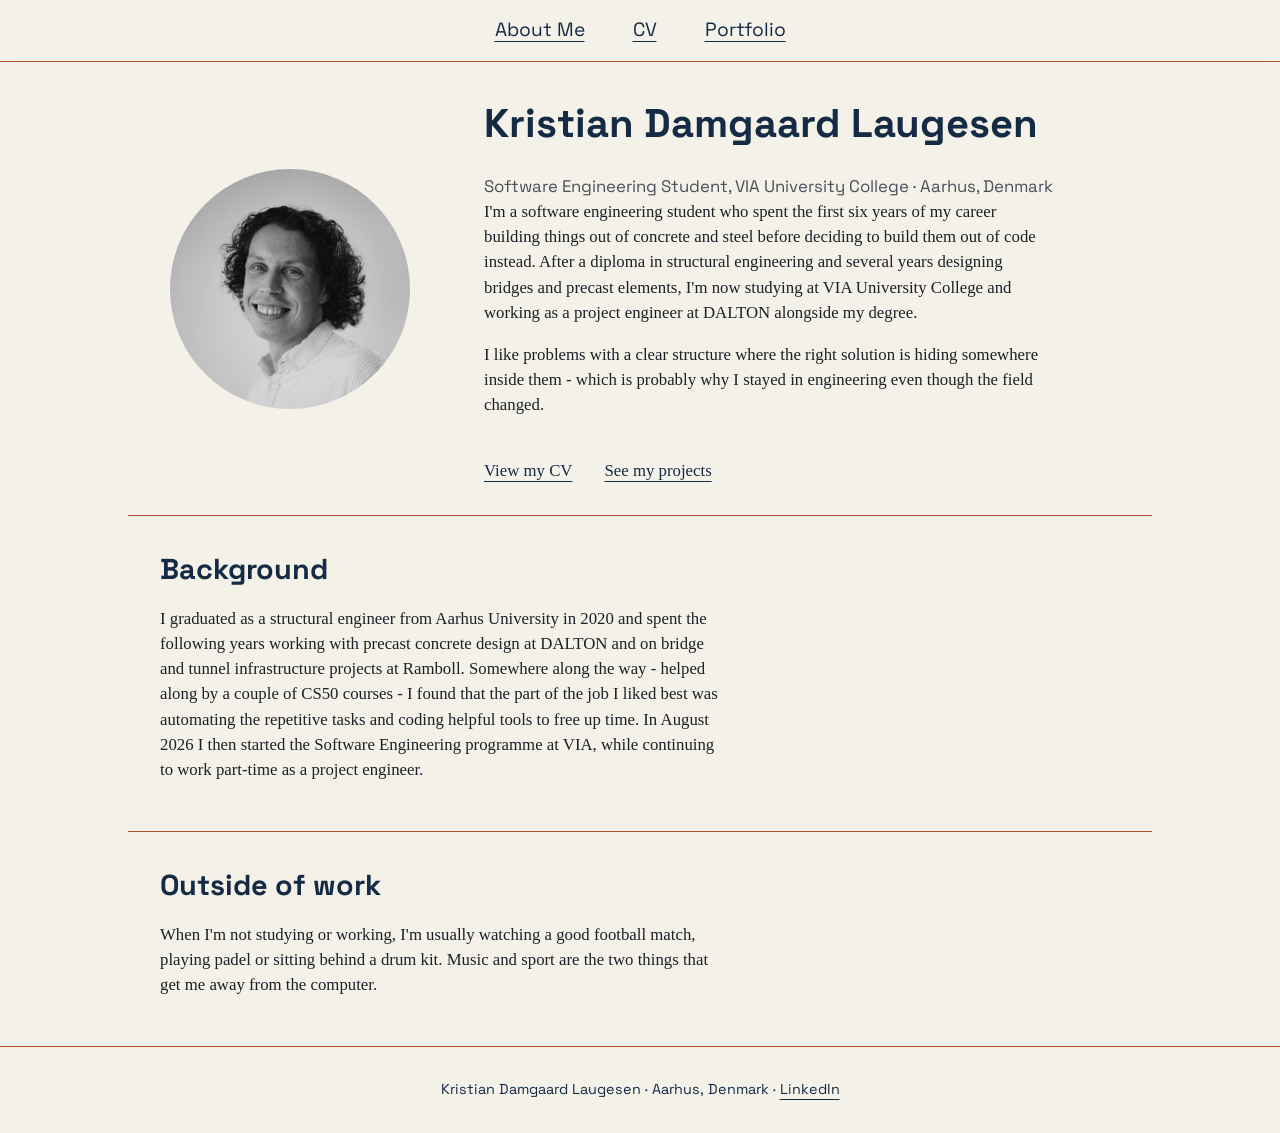
==== index.html @ e9e50fbd "initial commit" ====
<!doctype html>
<html>
  <head>
    <meta name="viewport" content="width=device-width, initial-scale=1" />
    <title>Kristian Damgaard Laugesen — About me</title>
    <link rel="stylesheet" href="style.css" />
  </head>
  <body>
    <header class="header">
      <nav class="nav">
        <ul class="nav-list">
          <li class="nav-a"><a href="index.html">About Me</a></li>
          <li class="nav-a"><a href="cv.html">CV</a></li>
          <li class="nav-a"><a href="portfolio.html">Portfolio</a></li>
        </ul>
      </nav>
    </header>

    <main>
      <section class="hero">
        <img
          class="hero-img"
          src="images/portrait.jpg"
          alt="Portrait of Kristian Damgaard Laugesen"
        />
        <div>
          <h1>Kristian Damgaard Laugesen</h1>
          <p class="hero-role">
            Software Engineering Student, VIA University College · Aarhus,
            Denmark
          </p>
          <p>
            I'm a software engineering student who spent the first six years of
            my career building things out of concrete and steel before deciding
            to build them out of code instead. After a diploma in structural
            engineering and several years designing bridges and precast
            elements, I'm now studying at VIA University College and working as
            a project engineer at DALTON alongside my degree.
          </p>
          <p>
            I like problems with a clear structure where the right solution is
            hiding somewhere inside them - which is probably why I stayed in
            engineering even though the field changed.
          </p>
          <div class="hero-actions">
            <a href="cv.html">View my CV</a>
            <a href="portfolio.html">See my projects</a>
          </div>
        </div>
      </section>

      <section class="section">
        <div>
          <h2>Background</h2>
          <p>
            I graduated as a structural engineer from Aarhus University in 2020
            and spent the following years working with precast concrete design
            at DALTON and on bridge and tunnel infrastructure projects at
            Ramboll. Somewhere along the way - helped along by a couple of CS50
            courses - I found that the part of the job I liked best was
            automating the repetitive tasks and coding helpful tools to free up
            time. In August 2026 I then started the Software Engineering
            programme at VIA, while continuing to work part-time as a project
            engineer.
          </p>
        </div>
      </section>

      <section class="section">
        <div>
          <h2>Outside of work</h2>
          <p>
            When I'm not studying or working, I'm usually watching a good
            football match, playing padel or sitting behind a drum kit. Music
            and sport are the two things that get me away from the computer.
          </p>
        </div>
      </section>
    </main>

    <footer class="footer">
      <p>
        Kristian Damgaard Laugesen · Aarhus, Denmark ·
        <a target="_blank" href="https://www.linkedin.com/in/kristiandl/"
          >LinkedIn</a
        >
      </p>
    </footer>
  </body>
</html>
---- style.css ----
@font-face {
  font-family: "Space Grotesk";
  src: url("fonts/spacegrotesk-variablefont_wght.ttf");
  font-weight: 300 700;
}

:root {
  --background-color: #f4f1e9;
  --header-color: #142a45;
  --contrast-color: #b74e2c;
  --border-color: #3f6e64;
  --sub-header-color: #4a4f5a;
  --font-headers: "Space Grotesk", "Arial Narrow", Arial, sans-serif;
  --font-body: "Source Serif 4", Georgia, "Times New Roman", serif;
  --max-width: 1024px;
}

* {
  box-sizing: border-box;
}

body {
  margin: 0;
  color: #1c2027;
  background: var(--background-color);
  font-family: var(--font-body);
  font-size: 1.05rem;
  line-height: 1.5;
}

h1,
h2,
h3 {
  color: var(--header-color);
  font-family: var(--font-headers);
  margin: 0 0 0.5em;
  overflow-wrap: break-word;
}

h1 {
  font-size: 2.5rem;
}
h2 {
  font-size: 1.8rem;
}
h3 {
  font-size: 1.15rem;
  margin-bottom: 0.15rem;
  margin-top: 1rem;
}

p {
  margin: 0 0 1em;
  max-width: 68ch;
}

a {
  color: var(--header-color);
  text-decoration-thickness: 1px;
  text-underline-offset: 5px;
}

a:hover {
  color: var(--contrast-color);
}

.header {
  position: sticky;
  top: 0;
  z-index: 100;
  backdrop-filter: blur(6px);
  border-bottom: 1px solid var(--contrast-color);
}

.nav {
  max-width: var(--max-width);
  margin: 0 auto;
  font-family: var(--font-headers);
}

.nav-list {
  display: flex;
  flex-wrap: wrap;
  align-items: center;
  justify-content: center;
  gap: 0 1rem;
  margin: 0;
  padding: 0;
  list-style: none;
}

.nav-a {
  font-size: 1.2rem;
}

.nav-a a {
  display: block;
  padding: 1rem;
}

.hero {
  max-width: var(--max-width);
  margin: 0 auto;
  padding: 2rem;
  display: grid;
  align-items: center;
  gap: 4rem;
  grid-template-columns: minmax(180px, 260px) 1fr;
}

.hero-img {
  display: block;
  width: 100%;
  max-width: 100%;
  aspect-ratio: 1 / 1;
  object-fit: cover;
  border-radius: 50%;
  padding: 10px;
}

.hero-role {
  color: var(--sub-header-color);
  font-family: var(--font-headers);
  margin: 0;
}

.hero-actions {
  display: flex;
  flex-wrap: wrap;
  gap: 0.75rem 2rem;
  padding-top: 1.5rem;
}

.page-intro {
  max-width: var(--max-width);
  margin: 0 auto;
  padding: 2rem;
}

.section {
  max-width: var(--max-width);
  margin: 0 auto;
  border-top: 1px solid var(--contrast-color);
  padding: 2rem;
}

.timeline {
  list-style: none;
  margin: 1.2rem 0 0;
  padding: 0;
  border-left: 1px solid var(--border-color);
}

.timeline li {
  position: relative;
  padding: 0 0 1.8rem 1.6rem;
}

.timeline li:last-child {
  padding-bottom: 0;
}

.date {
  color: var(--sub-header-color);
}

.org {
  color: var(--sub-header-color);
  font-family: var(--font-headers);
  font-size: 0.95rem;
  margin-bottom: 0.4rem;
}

.cert {
  gap: 1rem;
  padding: 0.3rem;
}

.table {
  width: 100%;
  border-collapse: collapse;
  margin-top: 1rem;
  font-size: 0.98rem;
}

.table th {
  text-align: left;
  font-family: var(--font-headers);
  font-weight: 600;
  color: var(--header-color);
  font-size: 1rem;
}

.table tr {
  text-align: left;
  font-weight: 400;
  font-size: 1rem;
}

.project-grid {
  display: grid;
  grid-template-columns: repeat(auto-fit, minmax(280px, 1fr));
  grid-auto-rows: 1fr;
  gap: 1.75rem;
  margin-top: 1.5rem;
  padding-inline-start: 0;
}

.project {
  display: flex;
  flex-direction: column;
  flex: 1;
  background: #ece7da;
  border-radius: 20px;
  padding: 1rem;
  border: 0.5px solid var(--contrast-color);
}

.project-body {
  display: flex;
  flex-direction: column;
  flex: 1;
}

.project-img {
  width: 100%;
  aspect-ratio: 16 / 10;
  object-fit: cover;
  border-radius: 20px;
}

.tags {
  list-style: none;
  display: flex;
  flex-wrap: wrap;
  gap: 0.4rem;
  padding: 0;
  margin: 0 0 1.1rem;
}

.tags li {
  color: var(--sub-header-color);
  border: 1px solid var(--sub-header-color);
  padding: 0.15rem 0.5rem;
}

.project-link {
  display: block;
  margin-top: auto;
  text-align: center;
}

.footer {
  border-top: 1px solid var(--contrast-color);
  padding: 2rem 3rem;
  display: flex;
  justify-content: center;
  text-align: center;
  font-family: var(--font-headers);
  font-size: 0.9rem;
  color: var(--header-color);
}

.footer p {
  margin: 0;
}

@media (max-width: 768px) {
  .hero {
    grid-template-columns: 1fr;
    gap: 1.5rem;
    text-align: left;
  }

  .hero-img {
    width: 250px;
    margin: auto;
  }
}

@media (max-width: 375px) {
  .hero,
  .section {
    padding: 1.25rem;
  }

  .hero-img {
    width: 180px;
  }

  .nav-a {
    font-size: 1.05rem;
  }

  .nav-a a {
    padding: 0.75rem 0.5rem;
  }

  .footer {
    padding: 1.5rem 1.25rem;
  }
}
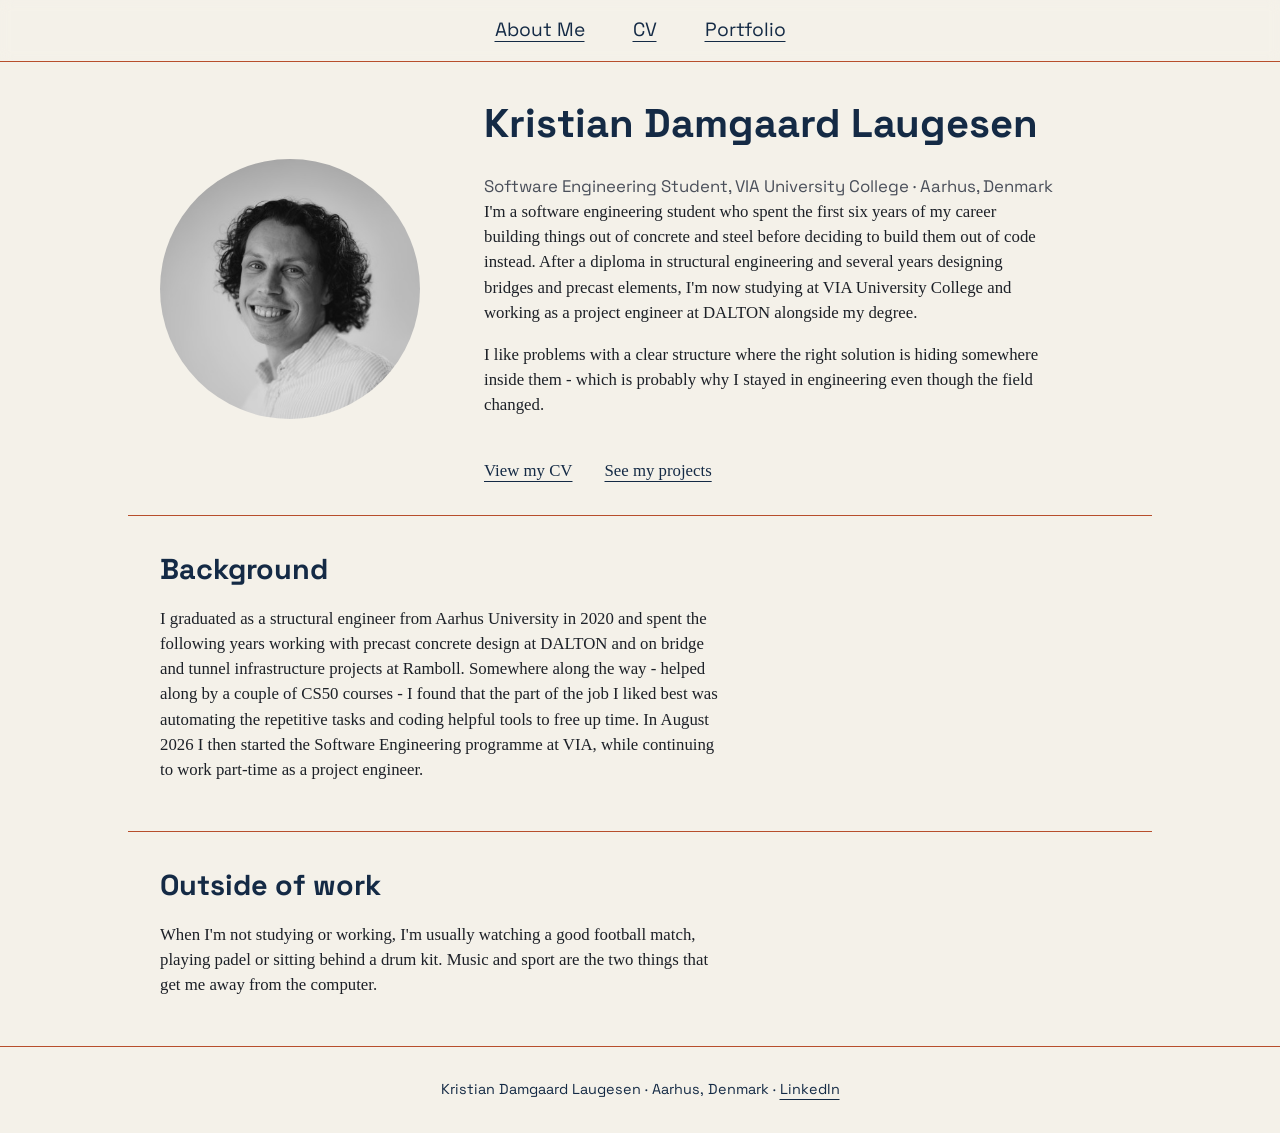
==== commit 72c84ce3: "Fixed footer bug" ====
--- a/index.html
+++ b/index.html
@@ -1,5 +1,5 @@
 <!doctype html>
-<html>
+<html lang="en">
   <head>
     <meta name="viewport" content="width=device-width, initial-scale=1" />
     <title>Kristian Damgaard Laugesen — About me</title>
@@ -16,7 +16,7 @@
       </nav>
     </header>
 
-    <main>
+    <main class="main">
       <section class="hero">
         <img
           class="hero-img"
--- a/style.css
+++ b/style.css
@@ -20,6 +20,9 @@
 }
 
 body {
+  display: flex;
+  flex-direction: column;
+  height: 100dvh;
   margin: 0;
   color: #1c2027;
   background: var(--background-color);
@@ -96,6 +99,10 @@
 .nav-a a {
   display: block;
   padding: 1rem;
+}
+
+.main {
+  flex-grow: 1;
 }
 
 .hero {
@@ -111,11 +118,9 @@
 .hero-img {
   display: block;
   width: 100%;
-  max-width: 100%;
   aspect-ratio: 1 / 1;
   object-fit: cover;
   border-radius: 50%;
-  padding: 10px;
 }
 
 .hero-role {
@@ -152,7 +157,6 @@
 }
 
 .timeline li {
-  position: relative;
   padding: 0 0 1.8rem 1.6rem;
 }
 
@@ -172,7 +176,6 @@
 }
 
 .cert {
-  gap: 1rem;
   padding: 0.3rem;
 }
 
@@ -180,7 +183,6 @@
   width: 100%;
   border-collapse: collapse;
   margin-top: 1rem;
-  font-size: 0.98rem;
 }
 
 .table th {
@@ -192,8 +194,6 @@
 }
 
 .table tr {
-  text-align: left;
-  font-weight: 400;
   font-size: 1rem;
 }
 
@@ -209,7 +209,6 @@
 .project {
   display: flex;
   flex-direction: column;
-  flex: 1;
   background: #ece7da;
   border-radius: 20px;
   padding: 1rem;
